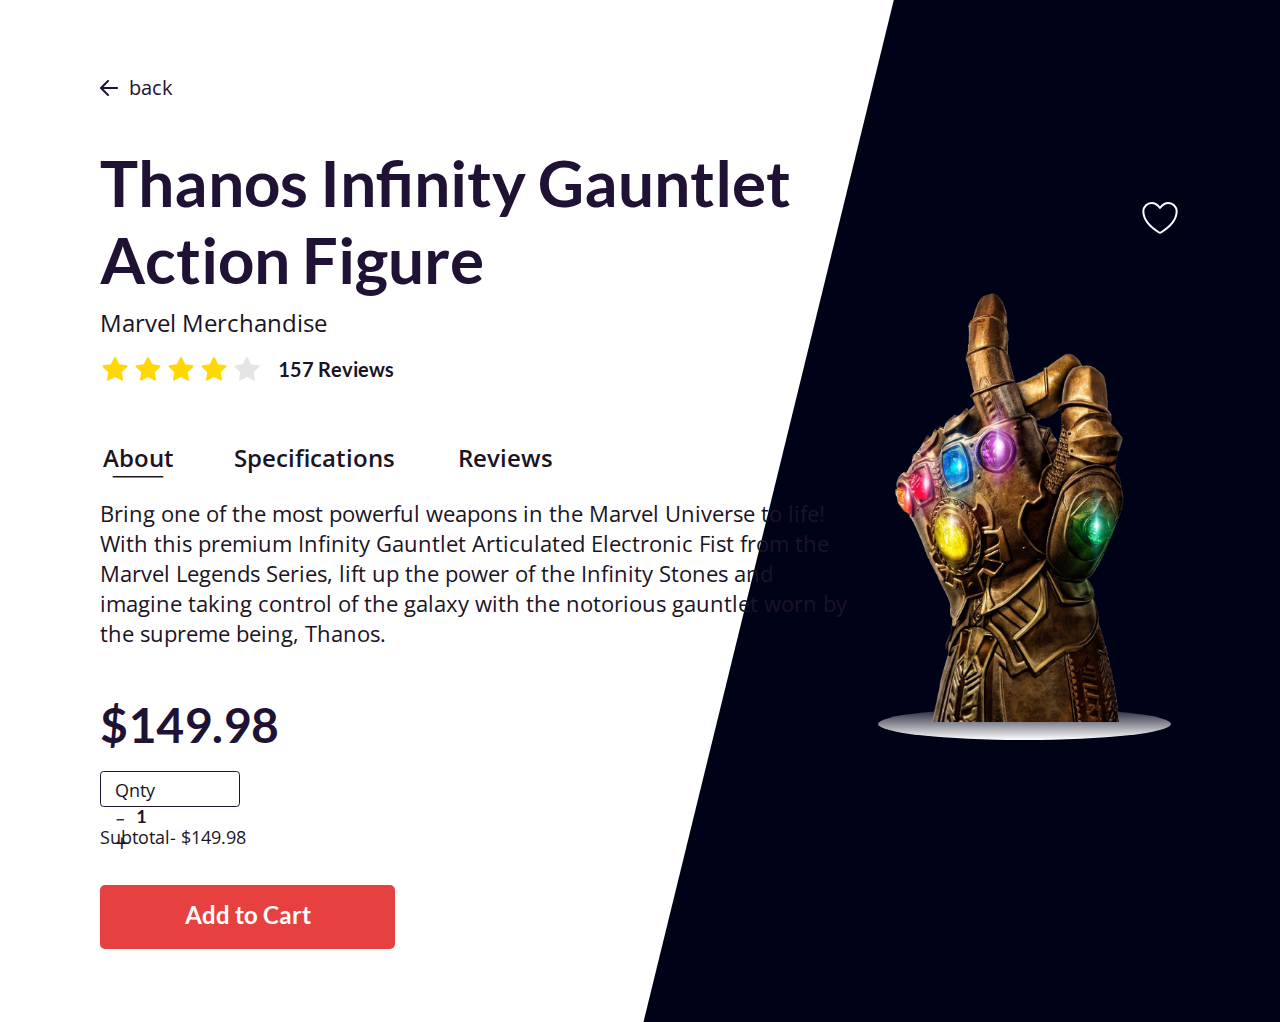
==== articulo.html @ 56060005 "Inicializar repositorio" ====
<!DOCTYPE html>
<html>
  <head>
    <meta charset="utf-8" />
    <meta name="viewport" content="initial-scale=1, width=device-width" />

    <link rel="stylesheet" href="css/global.css" />
    <link rel="stylesheet" href="css/articulo.css" />
    <link
      rel="stylesheet"
      href="https://fonts.googleapis.com/css2?family=Montserrat:wght@400;500;600;700&display=swap"
    />
    <link
      rel="stylesheet"
      href="https://fonts.googleapis.com/css2?family=Roboto:wght@400;700&display=swap"
    />
    <link
      rel="stylesheet"
      href="https://fonts.googleapis.com/css2?family=Open Sans:wght@400;600&display=swap"
    />

    <style>
      @font-face {
        font-family: "Lato";
        src: url("./public/Lato-Bold.ttf");
        font-weight: 600;
      }
    </style>
  </head>
  <body>
    <div class="artculo">
      <div class="header">
        <div class="vector-parent">
          <img class="frame-inner" alt="" src="./public/vector-5.svg" />

          <div class="ellipse-div"></div>
          <img
            class="pngitem-1129132-1-icon1"
            loading="lazy"
            alt=""
            src="./public/pngitem-1129132-1@2x.png"
          />

          <img
            class="heart-icon"
            loading="lazy"
            alt=""
            src="./public/heart-icon.svg"
          />
        </div>
      </div>
      <div class="content">
        <div class="navigation">
          <div class="arrow-wrapper">
            <img
              class="arrow-icon"
              loading="lazy"
              alt=""
              src="./public/arrow@2x.png"
            />
          </div>
          <a class="back">back</a>
        </div>
        <div class="product-details">
          <div class="product-info">
            <div class="product-title">
              <h1 class="thanos-infinity-gauntlet">
                Thanos Infinity Gauntlet Action Figure
              </h1>
              <div class="marvel-merchandise">Marvel Merchandise</div>
            </div>
            <div class="rating">
              <img
                class="star-icon"
                loading="lazy"
                alt=""
                src="./public/star.svg"
              />

              <div class="review-count">
                <div class="reviews">157 Reviews</div>
              </div>
            </div>
          </div>
        </div>
      </div>
      <div class="tabs">
        <div class="tab-buttons">
          <div class="tab-content">
            <div class="about-title-parent">
              <div class="about-title">
                <div class="about">About</div>
              </div>
              <img
                class="about-icon"
                loading="lazy"
                alt=""
                src="./public/vector-3.svg"
              />
            </div>
            <div class="specs">
              <div class="specifications">Specifications</div>
            </div>
            <div class="reviews1">Reviews</div>
          </div>
          <div class="bring-one-of">
            Bring one of the most powerful weapons in the Marvel Universe to
            life! With this premium Infinity Gauntlet Articulated Electronic
            Fist from the Marvel Legends Series, lift up the power of the
            Infinity Stones and imagine taking control of the galaxy with the
            notorious gauntlet worn by the supreme being, Thanos.
          </div>
        </div>
      </div>
      <div class="cart-details-wrapper">
        <div class="cart-details">
          <div class="quantity">
            <div class="quantity-label">$149.98</div>
            <div class="qnty" required="{true}">
              <label class="label" for="file-9721:44">
                <div class="qnty-child"></div>
                <div class="quantity-value">
                  <div class="qnty1">Qnty</div>
                </div>
                <div class="input-buttons">
                  <div class="plus-minus-buttons">
                    <div class="button-container">
                      <img
                        class="button-icon"
                        loading="lazy"
                        alt=""
                        src="./public/vector-2.svg"
                      />
                    </div>
                    <div class="button-label">1</div>
                  </div>
                </div>
                <div class="separator">+</div>
              </label>
              <input class="input" type="file" id="file-9721:44" />
            </div>
            <div class="subtotal-14998">Subtotal- $149.98</div>
          </div>
          <button class="add-to-cart">
            <div class="add-to-cart-child"></div>
            <div class="add-to-cart1">Add to Cart</div>
            <div class="button-md-sec-2">
              <div class="btn-text2">Add to Cart</div>
            </div>
          </button>
        </div>
      </div>
    </div>
  </body>
</html>
---- css/global.css ----
body {
  margin: 0;
  line-height: normal;
}

:root {
  /* fonts */
  --h6: Montserrat;
  --font-roboto: Roboto;
  --font-lato: Lato;
  --font-open-sans: "Open Sans";

  /* font sizes */
  --h6-size: 14px;
  --font-size-29xl: 48px;
  --font-size-10xl: 29px;
  --font-size-19xl: 38px;
  --font-size-45xl: 64px;
  --font-size-32xl: 51px;
  --h5-size: 16px;
  --h2-size: 40px;
  --font-size-5xl: 24px;
  --font-size-xl: 20px;
  --font-size-lgi: 19px;
  --font-size-lg: 18px;
  --font-size-mid-6: 17.6px;

  /* Colors */
  --light-background-color: #fff;
  --color-gray-100: #fafafa;
  --color-gray-200: #1f1235;
  --color-gray-300: #1b1425;
  --color-darkslategray-100: #323030;
  --text-color: #252b42;
  --color-black: #000;
  --second-text-color: #737373;
  --danger-color: #e74040;
  --color-tomato-100: #ff5959;
  --color-salmon: #ff6e6c;
  --color-gainsboro: #d9d9d9;

  /* Gaps */
  --gap-xl: 20px;
  --gap-lg: 18px;
  --gap-11xl: 30px;
  --gap-3xs-6: 9.6px;
  --gap-base: 16px;
  --gap-5xs: 8px;
  --gap-6xl: 25px;
  --gap-mini: 15px;
  --gap-2xs: 11px;
  --gap-sm: 14px;

  /* Paddings */
  --padding-xl: 20px;
  --padding-6xl: 25px;
  --padding-12xs: 1px;
  --padding-43xl: 62px;
  --padding-83xl: 102px;
  --padding-2xl: 21px;
  --padding-16xl: 35px;
  --padding-21xl: 40px;
  --padding-smi: 13px;
  --padding-mini: 15px;
  --padding-5xl: 24px;
  --padding-29xl: 48px;
  --padding-10xs: 3px;
  --padding-10xs-9: 2.9px;
  --padding-11xs: 2px;
  --padding-8xs: 5px;
  --padding-14xl: 33px;
  --padding-4xl: 23px;
  --padding-4xs: 9px;
  --padding-12xl: 31px;
  --padding-49xl: 68px;
  --padding-7xl: 26px;
  --padding-50xl: 69px;
  --padding-13xl: 32px;

  /* Border radiuses */
  --br-181xl: 200px;
  --br-8xs: 5px;
  --br-9xs-7: 3.7px;

  /* Effects */
  --accentued-drop-shadow: 0px 13px 19px rgba(0, 0, 0, 0.07);
}
---- css/articulo.css ----
.ellipse-div,
.frame-inner {
  position: absolute;
  top: 0;
  left: 0;
  width: 100%;
  height: 100%;
}
.ellipse-div {
  top: 708px;
  left: 235px;
  border-radius: 50%;
  background: linear-gradient(180deg, rgba(255, 255, 255, 0.1), #fff);
  width: 293px;
  height: 32px;
  z-index: 1;
}
.pngitem-1129132-1-icon1 {
  position: absolute;
  top: 292px;
  left: 251px;
  width: 230px;
  height: 429.8px;
  object-fit: cover;
  z-index: 2;
}
.heart-icon {
  position: absolute;
  top: 198px;
  left: 497px;
  width: 40px;
  height: 40px;
  z-index: 1;
}
.vector-parent {
  height: 1024px;
  flex: 1;
  position: relative;
  max-width: 100%;
}
.header {
  width: 637px;
  margin: 0 !important;
  position: absolute;
  height: 100%;
  top: 0;
  right: 0;
  bottom: 0;
  display: flex;
  flex-direction: row;
  align-items: flex-start;
  justify-content: flex-start;
  max-width: 100%;
}
.arrow-icon {
  width: 24px;
  height: 24px;
  position: relative;
  object-fit: contain;
}
.arrow-wrapper {
  display: flex;
  flex-direction: column;
  align-items: flex-start;
  justify-content: flex-start;
  padding: var(--padding-11xs) 0 0;
}
.back {
  text-decoration: none;
  position: relative;
  color: inherit;
  display: inline-block;
  min-width: 44px;
}
.navigation {
  display: flex;
  flex-direction: row;
  align-items: flex-start;
  justify-content: flex-start;
  gap: var(--gap-5xs);
}
.thanos-infinity-gauntlet {
  margin: 0;
  align-self: stretch;
  position: relative;
  font-size: inherit;
  font-weight: 900;
  font-family: inherit;
  z-index: 1;
}
.marvel-merchandise {
  position: relative;
  font-size: var(--font-size-5xl);
  font-family: var(--font-open-sans);
  color: var(--color-gray-300);
}
.product-title {
  align-self: stretch;
  display: flex;
  flex-direction: column;
  align-items: flex-start;
  justify-content: flex-start;
  gap: var(--gap-5xs);
}
.star-icon {
  height: 30px;
  width: 162px;
  position: relative;
}
.reviews {
  position: relative;
  display: inline-block;
  min-width: 113px;
}
.review-count {
  flex-direction: column;
  padding: var(--padding-11xs) 0 0;
}
.content,
.product-details,
.product-info,
.rating,
.review-count {
  display: flex;
  align-items: flex-start;
  justify-content: flex-start;
}
.rating {
  flex-direction: row;
  gap: var(--gap-base);
  font-size: var(--font-size-xl);
  color: var(--color-gray-300);
}
.content,
.product-details,
.product-info {
  max-width: 100%;
}
.product-info {
  flex: 1;
  flex-direction: column;
  gap: var(--gap-base);
}
.content,
.product-details {
  box-sizing: border-box;
}
.product-details {
  align-self: stretch;
  flex-direction: row;
  padding: 0 0 0 var(--padding-10xs);
  font-size: var(--font-size-45xl);
  font-family: var(--font-lato);
}
.content {
  width: 831px;
  flex-direction: column;
  padding: 0 0 8px;
  gap: 43px;
}
.about {
  position: relative;
  font-weight: 600;
  display: inline-block;
  min-width: 71px;
}
.about-title {
  display: flex;
  flex-direction: row;
  align-items: flex-start;
  justify-content: flex-start;
  padding: 0 var(--padding-11xs) 0 var(--padding-10xs);
}
.about-icon {
  align-self: stretch;
  height: 2px;
  position: relative;
  max-width: 100%;
  overflow: hidden;
  flex-shrink: 0;
}
.about-title-parent {
  width: 76px;
  display: flex;
  flex-direction: column;
  align-items: flex-start;
  justify-content: flex-start;
  gap: 2.1px;
}
.specifications {
  position: relative;
  font-weight: 600;
}
.specs {
  display: flex;
  flex-direction: column;
  align-items: flex-start;
  justify-content: flex-start;
  padding: 0 var(--padding-8xs) 0 0;
}
.reviews1 {
  position: relative;
  font-weight: 600;
  display: inline-block;
  min-width: 94px;
}
.tab-content {
  width: 453px;
  display: flex;
  flex-direction: row;
  align-items: flex-start;
  justify-content: space-between;
  gap: var(--gap-xl);
  max-width: 100%;
}
.bring-one-of {
  align-self: stretch;
  position: relative;
  font-size: 22px;
  z-index: 1;
}
.tab-buttons,
.tabs {
  display: flex;
  align-items: flex-start;
  justify-content: flex-start;
  max-width: 100%;
}
.tab-buttons {
  flex: 1;
  flex-direction: column;
  gap: 19.9px;
}
.tabs {
  width: 762px;
  flex-direction: row;
  padding: 0 var(--padding-10xs);
  box-sizing: border-box;
  font-size: var(--font-size-5xl);
  color: var(--color-gray-300);
}
.quantity-label {
  position: relative;
  font-weight: 900;
  font-family: var(--font-lato);
  white-space: nowrap;
}
.qnty-child {
  width: 140.1px;
  position: relative;
  border-radius: 3.67px;
  background-color: var(--light-background-color);
  border: 0.7px solid var(--color-gray-200);
  box-sizing: border-box;
  height: 36px;
  display: none;
}
.qnty1 {
  width: 40px;
  height: 24px;
  position: relative;
  display: inline-block;
  flex-shrink: 0;
  z-index: 1;
}
.quantity-value {
  height: 26.9px;
  width: 46.9px;
  display: flex;
  flex-direction: column;
  align-items: flex-start;
  justify-content: flex-start;
  padding: var(--padding-10xs-9) 6px 0 0;
  box-sizing: border-box;
  color: var(--color-gray-300);
}
.button-icon {
  width: 11px;
  height: 2px;
  position: relative;
  z-index: 1;
}
.button-container {
  height: 15px;
  width: 11px;
  display: flex;
  flex-direction: column;
  align-items: flex-start;
  justify-content: flex-start;
  padding: var(--padding-smi) 0 0;
  box-sizing: border-box;
}
.button-label {
  height: 20.8px;
  width: 11px;
  position: relative;
  display: inline-block;
  flex-shrink: 0;
  z-index: 1;
}
.input-buttons,
.plus-minus-buttons {
  width: 31.6px;
  display: flex;
  align-items: flex-start;
  justify-content: flex-start;
}
.plus-minus-buttons {
  height: 20.8px;
  flex-direction: row;
  gap: var(--gap-3xs-6);
}
.input-buttons {
  height: 25.1px;
  flex-direction: column;
  padding: 4.3px 0 0;
  box-sizing: border-box;
  font-family: var(--font-lato);
}
.separator {
  height: 31.1px;
  width: 14.1px;
  position: relative;
  font-size: 23.5px;
  display: inline-block;
  flex-shrink: 0;
  z-index: 1;
}
.label {
  cursor: pointer;
}
.input {
  display: none;
}
.qnty {
  width: 140.1px;
  height: 36px;
  border-radius: 3.67px;
  background-color: var(--light-background-color);
  border: 0.7px solid var(--color-gray-200);
  box-sizing: border-box;
  display: flex;
  flex-direction: row;
  align-items: flex-start;
  justify-content: flex-start;
  padding: var(--padding-10xs-9) var(--padding-smi) var(--padding-11xs) 14px;
  gap: 9.5px;
  font-size: var(--font-size-mid-6);
}
.subtotal-14998 {
  position: relative;
  font-size: var(--font-size-lg);
  color: var(--color-gray-300);
}
.quantity {
  display: flex;
  flex-direction: column;
  align-items: flex-start;
  justify-content: flex-start;
  gap: var(--gap-lg);
}
.add-to-cart-child {
  align-self: stretch;
  width: 295px;
  position: relative;
  box-shadow: 0 4px 4px rgba(0, 0, 0, 0.25);
  border-radius: var(--br-8xs);
  background-color: var(--color-salmon);
  border: 1px solid var(--light-background-color);
  box-sizing: border-box;
  display: none;
}
.add-to-cart1,
.btn-text2 {
  position: relative;
  font-size: var(--font-size-5xl);
  font-weight: 600;
  font-family: var(--font-lato);
  color: var(--color-gray-200);
  text-align: left;
  display: none;
  min-width: 127px;
}
.btn-text2 {
  height: 29px;
  color: var(--light-background-color);
  text-align: center;
  display: inline-block;
}
.button-md-sec-2 {
  flex: 1;
  border-radius: var(--br-8xs);
  background-color: var(--danger-color);
  overflow: hidden;
  display: flex;
  flex-direction: row;
  align-items: flex-start;
  justify-content: center;
  padding: var(--padding-mini) var(--padding-xl) var(--padding-xl);
  white-space: nowrap;
  z-index: 2;
}
.add-to-cart {
  cursor: pointer;
  border: 0;
  padding: 0;
  background-color: transparent;
  align-self: stretch;
  flex-direction: row;
}
.add-to-cart,
.artculo,
.cart-details,
.cart-details-wrapper {
  display: flex;
  align-items: flex-start;
  justify-content: flex-start;
}
.cart-details {
  flex: 1;
  flex-direction: column;
  gap: 36px;
}
.artculo,
.cart-details-wrapper {
  box-sizing: border-box;
}
.cart-details-wrapper {
  width: 301px;
  flex-direction: row;
  padding: 0 var(--padding-10xs);
  font-size: var(--font-size-29xl);
}
.artculo {
  width: 100%;
  position: relative;
  background-color: var(--light-background-color);
  overflow: hidden;
  flex-direction: column;
  padding: 74px 97px 73px;
  gap: 48px;
  line-height: normal;
  letter-spacing: normal;
  text-align: left;
  font-size: var(--font-size-xl);
  color: var(--color-gray-200);
  font-family: var(--font-open-sans);
}
@media screen and (max-width: 1150px) {
  .artculo {
    padding-left: var(--padding-29xl);
    padding-right: var(--padding-29xl);
    box-sizing: border-box;
  }
}
@media screen and (max-width: 1050px) {
  .thanos-infinity-gauntlet {
    font-size: var(--font-size-32xl);
  }
  .quantity-label {
    font-size: var(--font-size-19xl);
  }
}
@media screen and (max-width: 750px) {
  .artculo {
    gap: 24px;
    padding-left: var(--padding-5xl);
    padding-right: var(--padding-5xl);
    box-sizing: border-box;
  }
}
@media screen and (max-width: 450px) {
  .back {
    font-size: var(--h5-size);
  }
  .thanos-infinity-gauntlet {
    font-size: var(--font-size-19xl);
  }
  .marvel-merchandise {
    font-size: var(--font-size-lgi);
  }
  .reviews {
    font-size: var(--h5-size);
  }
  .content {
    gap: 21px;
  }
  .about,
  .reviews1,
  .specifications {
    font-size: var(--font-size-lgi);
  }
  .tab-content {
    flex-wrap: wrap;
  }
  .bring-one-of {
    font-size: var(--font-size-lg);
  }
  .quantity-label {
    font-size: var(--font-size-10xl);
  }
  .add-to-cart1,
  .separator {
    font-size: var(--font-size-lgi);
  }
  .cart-details {
    gap: var(--gap-lg);
  }
}
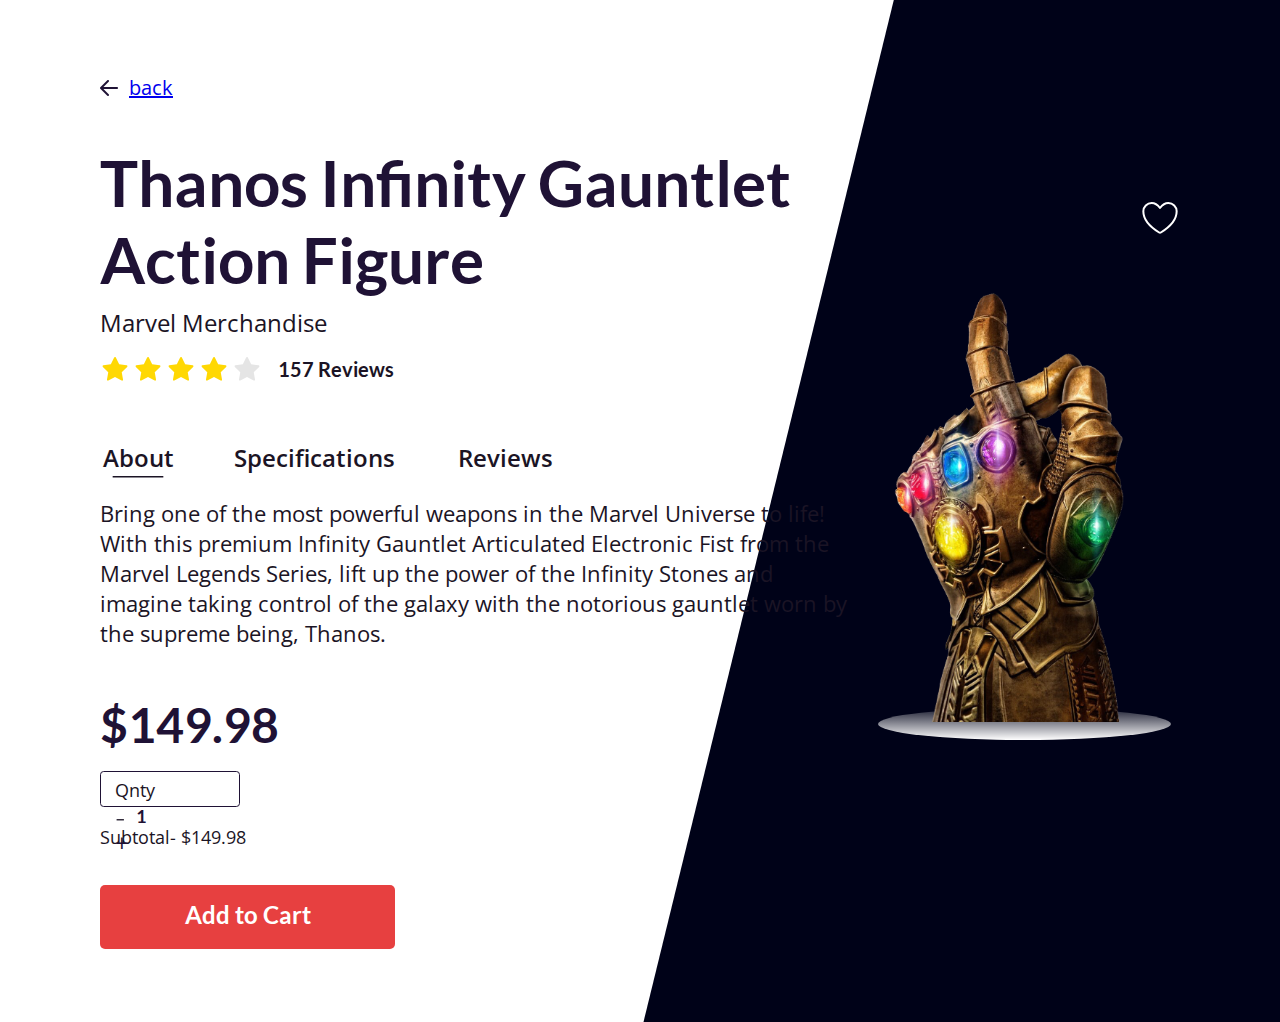
==== commit babb0fc4: "Correcion en las estructuras de HTML, y enlaces" ====
--- a/articulo.html
+++ b/articulo.html
@@ -59,7 +59,7 @@
               src="./public/arrow@2x.png"
             />
           </div>
-          <a class="back">back</a>
+          <a href="index.html"><div class="back1">back</div></a>
         </div>
         <div class="product-details">
           <div class="product-info">
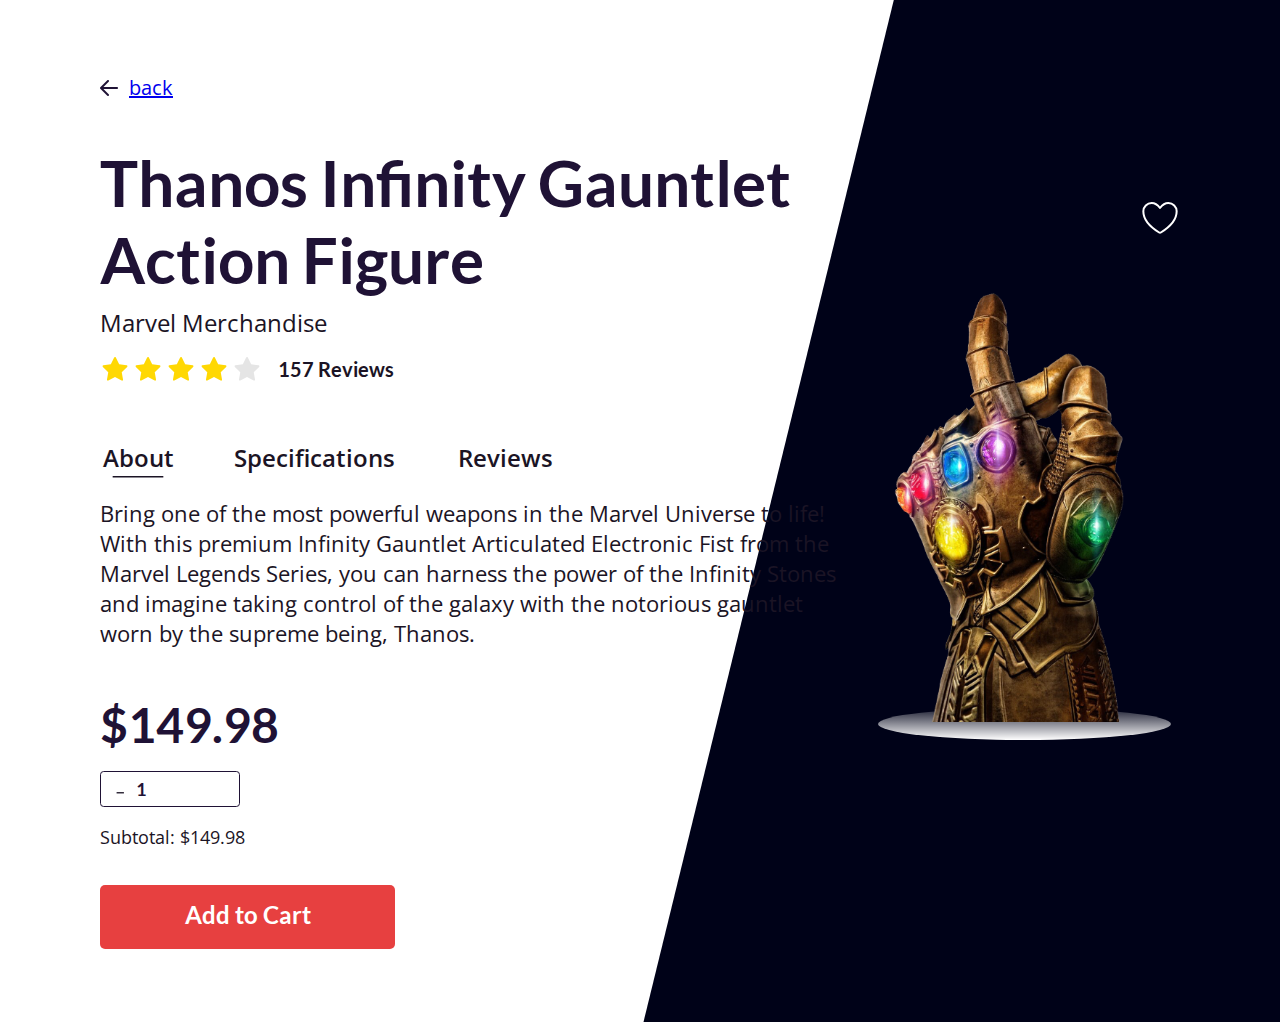
==== commit 1ff46b14: "Cambios estructurales en HTML, Slide, correcion de enlace, y de botones" ====
--- a/articulo.html
+++ b/articulo.html
@@ -16,7 +16,7 @@
     />
     <link
       rel="stylesheet"
-      href="https://fonts.googleapis.com/css2?family=Open Sans:wght@400;600&display=swap"
+      href="https://fonts.googleapis.com/css2?family=Open+Sans:wght@400;600&display=swap"
     />
 
     <style>
@@ -44,7 +44,7 @@
           <img
             class="heart-icon"
             loading="lazy"
-            alt=""
+            alt="Heart icon"
             src="./public/heart-icon.svg"
           />
         </div>
@@ -76,7 +76,6 @@
                 alt=""
                 src="./public/star.svg"
               />
-
               <div class="review-count">
                 <div class="reviews">157 Reviews</div>
               </div>
@@ -106,7 +105,7 @@
           <div class="bring-one-of">
             Bring one of the most powerful weapons in the Marvel Universe to
             life! With this premium Infinity Gauntlet Articulated Electronic
-            Fist from the Marvel Legends Series, lift up the power of the
+            Fist from the Marvel Legends Series, you can harness the power of the
             Infinity Stones and imagine taking control of the galaxy with the
             notorious gauntlet worn by the supreme being, Thanos.
           </div>
@@ -116,12 +115,9 @@
         <div class="cart-details">
           <div class="quantity">
             <div class="quantity-label">$149.98</div>
-            <div class="qnty" required="{true}">
+            <div class="qnty" required>
               <label class="label" for="file-9721:44">
                 <div class="qnty-child"></div>
-                <div class="quantity-value">
-                  <div class="qnty1">Qnty</div>
-                </div>
                 <div class="input-buttons">
                   <div class="plus-minus-buttons">
                     <div class="button-container">
@@ -135,11 +131,10 @@
                     <div class="button-label">1</div>
                   </div>
                 </div>
-                <div class="separator">+</div>
               </label>
-              <input class="input" type="file" id="file-9721:44" />
+              <input class="input" type="number" id="file-9721:44" value="1" min="1" required />
             </div>
-            <div class="subtotal-14998">Subtotal- $149.98</div>
+            <div class="subtotal-14998">Subtotal: $149.98</div>
           </div>
           <button class="add-to-cart">
             <div class="add-to-cart-child"></div>
